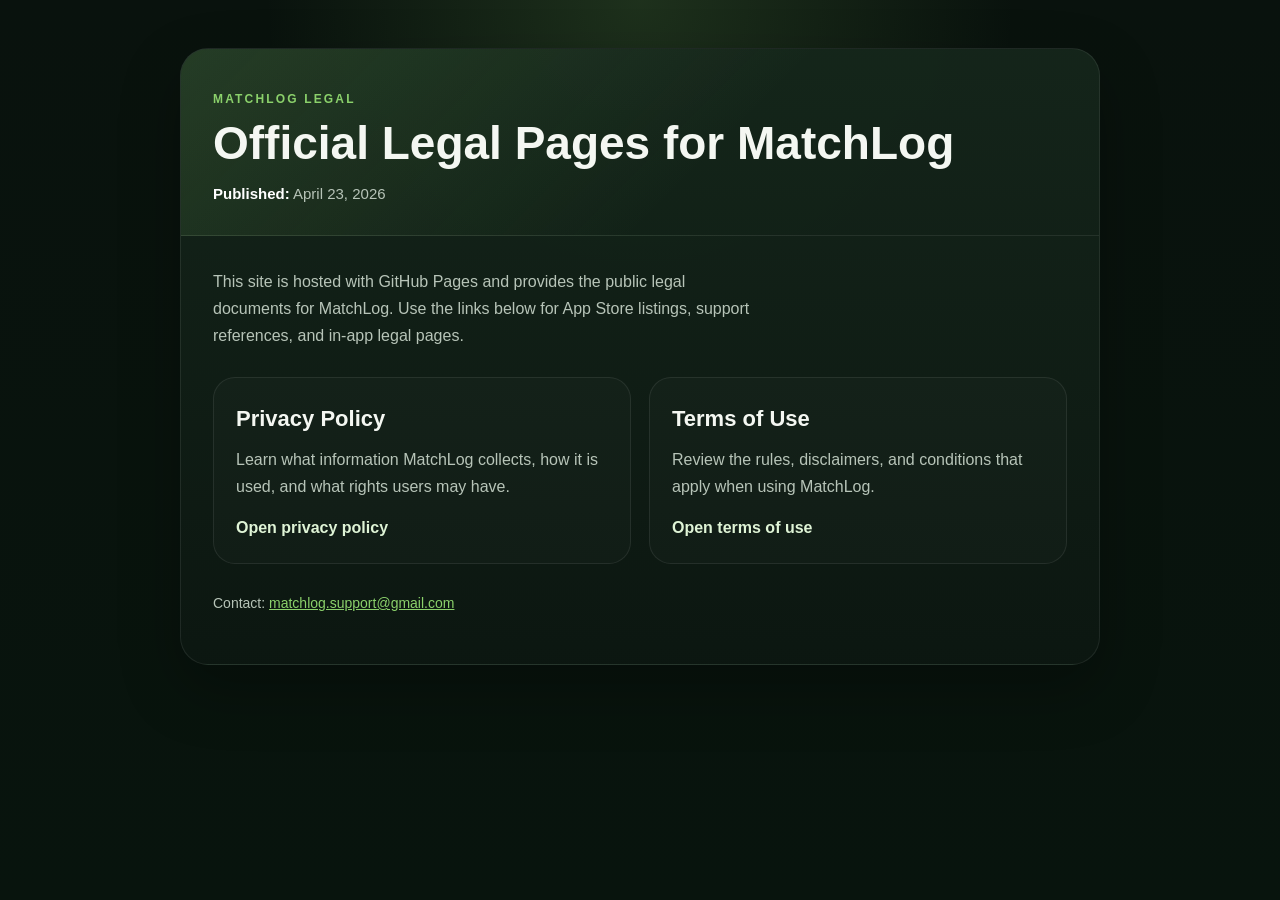
==== index.html @ 6bd385a0 "feat: github pages configured" ====
<!DOCTYPE html>
<html lang="en">
<head>
  <meta charset="utf-8">
  <meta name="viewport" content="width=device-width, initial-scale=1">
  <title>MatchLog Legal</title>
  <meta name="description" content="Official legal pages for MatchLog, including the Privacy Policy and Terms of Use.">
  <link rel="stylesheet" href="assets/site.css">
</head>
<body>
  <main class="shell">
    <article class="card">
      <header class="hero">
        <p class="eyebrow">MatchLog Legal</p>
        <h1>Official Legal Pages for MatchLog</h1>
        <p class="meta"><strong>Published:</strong> April 23, 2026</p>
      </header>
      <section class="content">
        <p class="intro">
          This site is hosted with GitHub Pages and provides the public legal documents for MatchLog.
          Use the links below for App Store listings, support references, and in-app legal pages.
        </p>

        <div class="grid">
          <a class="link-card" href="privacy/">
            <h2>Privacy Policy</h2>
            <p>Learn what information MatchLog collects, how it is used, and what rights users may have.</p>
            <span>Open privacy policy</span>
          </a>

          <a class="link-card" href="terms/">
            <h2>Terms of Use</h2>
            <p>Review the rules, disclaimers, and conditions that apply when using MatchLog.</p>
            <span>Open terms of use</span>
          </a>
        </div>

        <p class="footer-note">
          Contact: <a href="mailto:matchlog.support@gmail.com">matchlog.support@gmail.com</a>
        </p>
      </section>
    </article>
  </main>
</body>
</html>
---- assets/site.css ----
:root {
  --bg: #08140d;
  --bg-top: #09120d;
  --surface: rgba(12, 23, 17, 0.98);
  --surface-strong: rgba(21, 38, 27, 0.96);
  --text: #f4f7f2;
  --muted: #b7c4b8;
  --accent: #8bd16b;
  --accent-strong: #dff4d6;
  --border: rgba(255, 255, 255, 0.08);
  --shadow: rgba(0, 0, 0, 0.28);
}

* {
  box-sizing: border-box;
}

html {
  scroll-behavior: smooth;
}

body {
  margin: 0;
  min-height: 100vh;
  font-family: -apple-system, BlinkMacSystemFont, "Segoe UI", sans-serif;
  background:
    radial-gradient(circle at top, rgba(139, 209, 107, 0.16), transparent 34%),
    linear-gradient(180deg, var(--bg-top) 0%, var(--bg) 100%);
  color: var(--text);
  line-height: 1.7;
}

a {
  color: var(--accent);
}

.shell {
  max-width: 960px;
  margin: 0 auto;
  padding: 48px 20px 72px;
}

.card {
  background: linear-gradient(180deg, var(--surface-strong), var(--surface));
  border: 1px solid var(--border);
  border-radius: 28px;
  box-shadow: 0 24px 60px var(--shadow);
  overflow: hidden;
}

.hero {
  padding: 40px 32px 28px;
  border-bottom: 1px solid var(--border);
  background: linear-gradient(135deg, rgba(139, 209, 107, 0.14), transparent 58%);
}

.eyebrow {
  margin: 0 0 10px;
  color: var(--accent);
  font-size: 12px;
  font-weight: 700;
  letter-spacing: 0.18em;
  text-transform: uppercase;
}

h1 {
  margin: 0 0 12px;
  font-size: clamp(32px, 4vw, 46px);
  line-height: 1.08;
}

h2 {
  margin: 34px 0 12px;
  font-size: 24px;
}

h3 {
  margin: 20px 0 10px;
  font-size: 18px;
}

.meta {
  margin: 0;
  color: var(--muted);
  font-size: 15px;
}

.content {
  padding: 32px;
}

p,
ul {
  margin: 0 0 16px;
}

ul {
  padding-left: 20px;
}

li + li {
  margin-top: 8px;
}

strong {
  color: #fff;
}

.intro {
  max-width: 62ch;
  color: var(--muted);
}

.grid {
  display: grid;
  grid-template-columns: repeat(2, minmax(0, 1fr));
  gap: 18px;
  margin-top: 28px;
}

.link-card {
  display: block;
  padding: 22px;
  text-decoration: none;
  color: inherit;
  border: 1px solid var(--border);
  border-radius: 22px;
  background: rgba(255, 255, 255, 0.02);
  transition:
    transform 180ms ease,
    border-color 180ms ease,
    background 180ms ease;
}

.link-card:hover,
.link-card:focus-visible {
  transform: translateY(-2px);
  border-color: rgba(139, 209, 107, 0.45);
  background: rgba(139, 209, 107, 0.06);
}

.link-card h2 {
  margin: 0 0 8px;
  font-size: 22px;
}

.link-card p {
  margin: 0;
  color: var(--muted);
}

.link-card span {
  display: inline-block;
  margin-top: 14px;
  color: var(--accent-strong);
  font-weight: 600;
}

.footer-note {
  margin-top: 28px;
  color: var(--muted);
  font-size: 14px;
}

@media (max-width: 640px) {
  .hero,
  .content {
    padding: 24px 20px;
  }

  .grid {
    grid-template-columns: 1fr;
  }
}
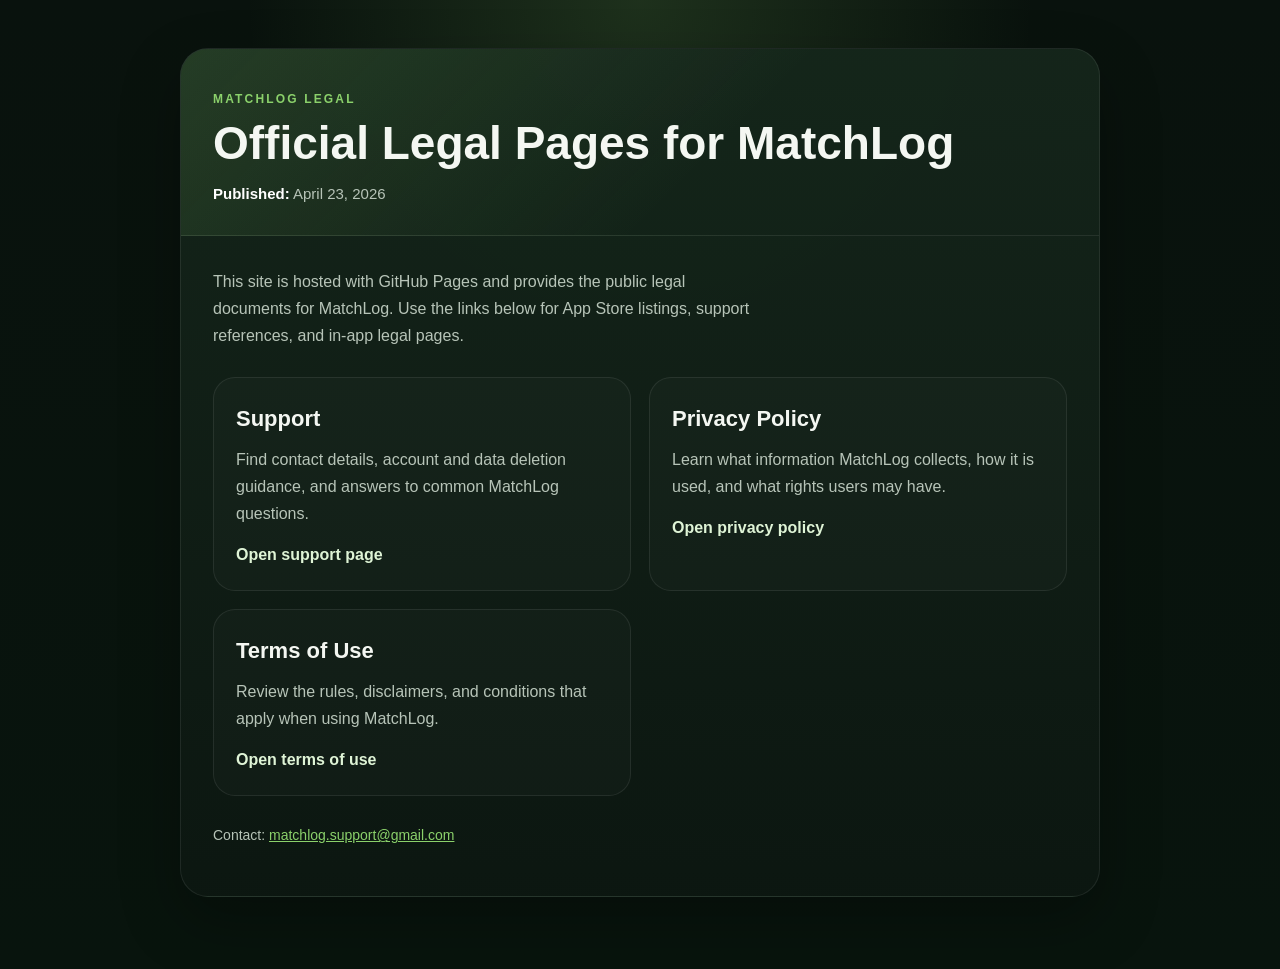
==== commit ee0c9a2c: "feat: support url added" ====
--- a/index.html
+++ b/index.html
@@ -4,7 +4,7 @@
   <meta charset="utf-8">
   <meta name="viewport" content="width=device-width, initial-scale=1">
   <title>MatchLog Legal</title>
-  <meta name="description" content="Official legal pages for MatchLog, including the Privacy Policy and Terms of Use.">
+  <meta name="description" content="Official MatchLog support and legal pages, including support, Privacy Policy, and Terms of Use.">
   <link rel="stylesheet" href="assets/site.css">
 </head>
 <body>
@@ -22,6 +22,12 @@
         </p>
 
         <div class="grid">
+          <a class="link-card" href="support/">
+            <h2>Support</h2>
+            <p>Find contact details, account and data deletion guidance, and answers to common MatchLog questions.</p>
+            <span>Open support page</span>
+          </a>
+
           <a class="link-card" href="privacy/">
             <h2>Privacy Policy</h2>
             <p>Learn what information MatchLog collects, how it is used, and what rights users may have.</p>
--- a/assets/site.css
+++ b/assets/site.css
@@ -116,6 +116,10 @@
   grid-template-columns: repeat(2, minmax(0, 1fr));
   gap: 18px;
   margin-top: 28px;
+}
+
+.support-grid {
+  margin-top: 24px;
 }
 
 .link-card {
@@ -162,6 +166,28 @@
   font-size: 14px;
 }
 
+.faq-list {
+  display: grid;
+  gap: 16px;
+}
+
+.info-card {
+  padding: 22px;
+  border: 1px solid var(--border);
+  border-radius: 22px;
+  background: rgba(255, 255, 255, 0.02);
+}
+
+.info-card h2,
+.info-card h3 {
+  margin-top: 0;
+}
+
+.info-card p:last-child,
+.info-card ul:last-child {
+  margin-bottom: 0;
+}
+
 @media (max-width: 640px) {
   .hero,
   .content {
